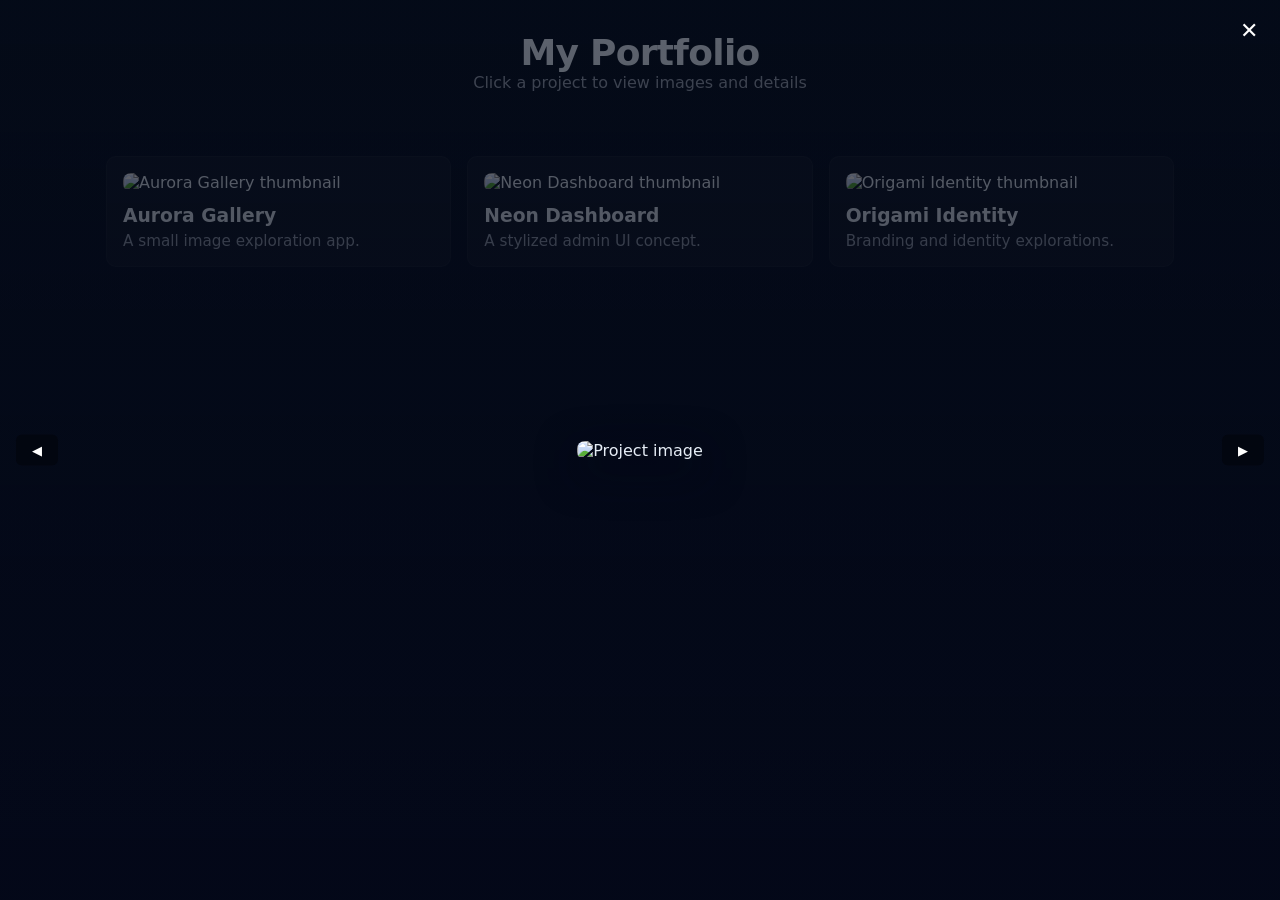
==== index.html @ 6f4c4bd6 "init" ====
<!doctype html>
<html lang="en">
  <head>
    <meta charset="utf-8" />
    <meta name="viewport" content="width=device-width,initial-scale=1" />
    <title>Portfolio</title>
    <link rel="stylesheet" href="css/styles.css" />
  </head>
  <body>
    <header class="site-header">
      <h1 class="site-title">My Portfolio</h1>
      <p class="site-sub">Click a project to view images and details</p>
    </header>

    <main class="container">
      <section id="projects" class="projects" aria-live="polite"></section>
      <aside id="project-detail" class="project-detail hidden" aria-hidden="true"></aside>
    </main>

    <!-- Image viewer modal -->
    <div id="viewer" class="viewer hidden" role="dialog" aria-modal="true">
      <button id="viewer-close" class="viewer-close" aria-label="Close viewer">✕</button>
      <button id="viewer-prev" class="viewer-nav viewer-prev" aria-label="Previous">◀</button>
      <img id="viewer-img" class="viewer-img" alt="Project image" />
      <button id="viewer-next" class="viewer-nav viewer-next" aria-label="Next">▶</button>
    </div>

    <script src="js/app.js" defer></script>
  </body>
</html>
---- css/styles.css ----
:root{--bg:#0f1724;--card:#0b1220;--accent:#7c3aed;--muted:#9aa3b2;--glass:rgba(255,255,255,0.03)}
*{box-sizing:border-box}
html,body{height:100%}
body{margin:0;font-family:Inter,system-ui,-apple-system,Segoe UI,Roboto,'Helvetica Neue',Arial;color:#e6eef6;background:linear-gradient(180deg,#071021 0%,#0b1220 100%);-webkit-font-smoothing:antialiased}
.site-header{padding:2rem 1rem;text-align:center}
.site-title{margin:0;font-size:clamp(1.5rem,3vw,2.25rem);letter-spacing:-0.02em}
.site-sub{margin:0;color:var(--muted)}
.container{max-width:1100px;margin:2rem auto;padding:0 1rem}
.projects{display:grid;grid-template-columns:repeat(auto-fit,minmax(240px,1fr));gap:1rem}
.card{background:var(--glass);border:1px solid rgba(255,255,255,0.03);padding:1rem;border-radius:10px;cursor:pointer;transition:transform .18s ease,box-shadow .18s ease}
.card:hover{transform:translateY(-6px);box-shadow:0 8px 30px rgba(2,6,23,0.6)}
.thumb{width:100%;height:160px;object-fit:cover;border-radius:8px;margin-bottom:.6rem}
.card h3{margin:.2rem 0 .4rem 0}
.card p{margin:0;color:var(--muted);font-size:.95rem}
.project-detail{position:fixed;right:1rem;top:1.2rem;bottom:1.2rem;width:420px;padding:1rem;background:linear-gradient(180deg,rgba(255,255,255,0.02),rgba(255,255,255,0.01));border-radius:10px;box-shadow:0 8px 40px rgba(2,6,23,0.6);overflow:auto}
.hidden{display:none}
.thumbnails{display:flex;flex-wrap:wrap;gap:.5rem;margin-top:.6rem}
.thumb-sm{width:80px;height:60px;object-fit:cover;border-radius:6px;cursor:pointer;border:2px solid transparent}
.thumb-sm:focus,.thumb-sm:hover{outline:none;border-color:var(--accent)}
.viewer{position:fixed;inset:0;display:flex;align-items:center;justify-content:center;background:linear-gradient(rgba(3,7,18,0.6),rgba(2,6,23,0.8));z-index:60}
.viewer-img{max-width:90%;max-height:80%;border-radius:8px;box-shadow:0 12px 40px rgba(2,6,23,0.7)}
.viewer-close{position:fixed;right:1rem;top:1rem;background:transparent;border:0;color:#fff;font-size:1.4rem;cursor:pointer}
.viewer-nav{position:fixed;top:50%;transform:translateY(-50%);background:rgba(0,0,0,0.35);border:0;color:#fff;padding:.5rem 1rem;border-radius:6px;cursor:pointer}
.viewer-prev{left:1rem}
.viewer-next{right:1rem}
@media(max-width:900px){.project-detail{position:static;width:auto;margin-top:1rem;border-radius:8px}}
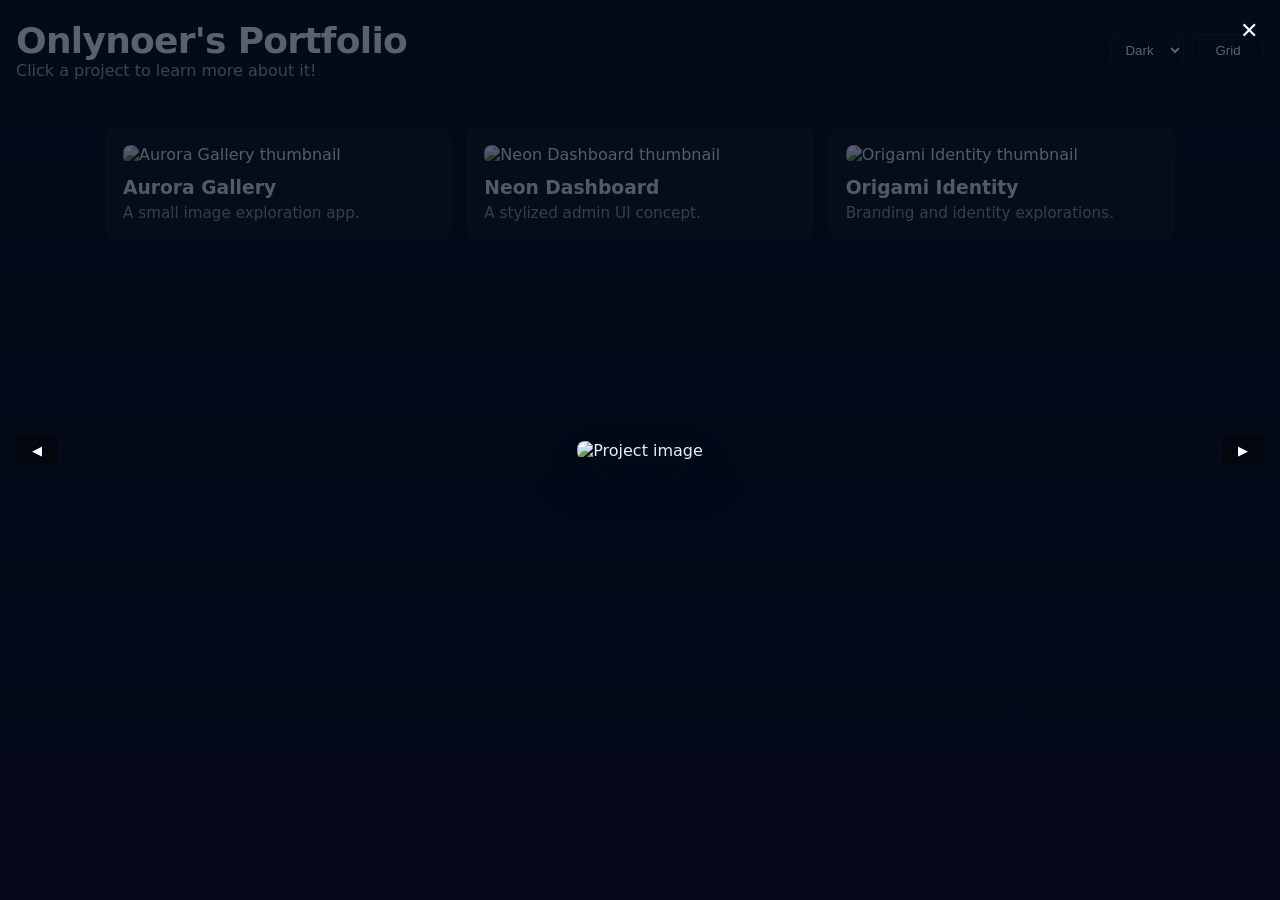
==== commit 9094ca8f: "theme" ====
--- a/index.html
+++ b/index.html
@@ -8,8 +8,24 @@
   </head>
   <body>
     <header class="site-header">
-      <h1 class="site-title">My Portfolio</h1>
-      <p class="site-sub">Click a project to view images and details</p>
+      <div class="header-inner">
+        <div>
+          <h1 class="site-title">Onlynoer's Portfolio</h1>
+          <p class="site-sub">Click a project to learn more about it!</p>
+        </div>
+        <div class="controls" aria-hidden="false">
+          <label for="theme-select" class="visually-hidden">Theme</label>
+          <select id="theme-select" title="Choose theme">
+            <option value="dark">Dark</option>
+            <option value="light">Light</option>
+            <option value="neon">Neon</option>
+            <option value="earth">Earth</option>
+          </select>
+
+          <label for="layout-toggle" class="visually-hidden">Layout</label>
+          <button id="layout-toggle" title="Toggle layout">Grid</button>
+        </div>
+      </div>
     </header>
 
     <main class="container">
--- a/css/styles.css
+++ b/css/styles.css
@@ -1,13 +1,34 @@
-:root{--bg:#0f1724;--card:#0b1220;--accent:#7c3aed;--muted:#9aa3b2;--glass:rgba(255,255,255,0.03)}
+:root{
+	--bg-0: #071021;
+	--bg-1: #0b1220;
+	--card-bg: rgba(255,255,255,0.03);
+	--accent: #7c3aed;
+	--muted: #9aa3b2;
+	--fg: #e6eef6;
+}
+
+/* Theme variable sets */
+:root.theme-dark{--bg-0:#071021;--bg-1:#0b1220;--card-bg:rgba(255,255,255,0.03);--accent:#7c3aed;--muted:#9aa3b2;--fg:#e6eef6}
+:root.theme-light{--bg-0:#f7fafc;--bg-1:#ffffff;--card-bg:rgba(2,6,23,0.03);--accent:#2563eb;--muted:#52606d;--fg:#0b1220}
+:root.theme-neon{--bg-0:#020617;--bg-1:#08122a;--card-bg:rgba(124,58,237,0.08);--accent:#00e5ff;--muted:#9fd3ff;--fg:#e6f7ff}
+:root.theme-earth{--bg-0:#0b1f15;--bg-1:#0f2b20;--card-bg:rgba(255,255,255,0.02);--accent:#a16207;--muted:#b7b7a4;--fg:#eef6ec}
+
 *{box-sizing:border-box}
 html,body{height:100%}
-body{margin:0;font-family:Inter,system-ui,-apple-system,Segoe UI,Roboto,'Helvetica Neue',Arial;color:#e6eef6;background:linear-gradient(180deg,#071021 0%,#0b1220 100%);-webkit-font-smoothing:antialiased}
-.site-header{padding:2rem 1rem;text-align:center}
+body{margin:0;font-family:Inter,system-ui,-apple-system,Segoe UI,Roboto,'Helvetica Neue',Arial;color:var(--fg);background:linear-gradient(180deg,var(--bg-0) 0%,var(--bg-1) 100%);-webkit-font-smoothing:antialiased}
+.site-header{padding:1.25rem 1rem}
+.header-inner{display:flex;align-items:center;justify-content:space-between;gap:1rem}
 .site-title{margin:0;font-size:clamp(1.5rem,3vw,2.25rem);letter-spacing:-0.02em}
 .site-sub{margin:0;color:var(--muted)}
-.container{max-width:1100px;margin:2rem auto;padding:0 1rem}
+.controls{display:flex;gap:.5rem;align-items:center}
+.controls select, .controls button{background:transparent;border:1px solid rgba(255,255,255,0.06);color:var(--fg);padding:.45rem .6rem;border-radius:8px;cursor:pointer}
+.controls button{min-width:72px}
+.visually-hidden{position:absolute !important;height:1px;width:1px;overflow:hidden;clip:rect(1px,1px,1px,1px);white-space:nowrap}
+.container{max-width:1100px;margin:1.75rem auto;padding:0 1rem}
 .projects{display:grid;grid-template-columns:repeat(auto-fit,minmax(240px,1fr));gap:1rem}
-.card{background:var(--glass);border:1px solid rgba(255,255,255,0.03);padding:1rem;border-radius:10px;cursor:pointer;transition:transform .18s ease,box-shadow .18s ease}
+.layout-list .projects{display:block}
+.layout-list .card{display:flex;gap:1rem}
+.card{background:var(--card-bg);border:1px solid rgba(255,255,255,0.03);padding:1rem;border-radius:10px;cursor:pointer;transition:transform .18s ease,box-shadow .18s ease}
 .card:hover{transform:translateY(-6px);box-shadow:0 8px 30px rgba(2,6,23,0.6)}
 .thumb{width:100%;height:160px;object-fit:cover;border-radius:8px;margin-bottom:.6rem}
 .card h3{margin:.2rem 0 .4rem 0}
@@ -24,3 +45,4 @@
 .viewer-prev{left:1rem}
 .viewer-next{right:1rem}
 @media(max-width:900px){.project-detail{position:static;width:auto;margin-top:1rem;border-radius:8px}}
+
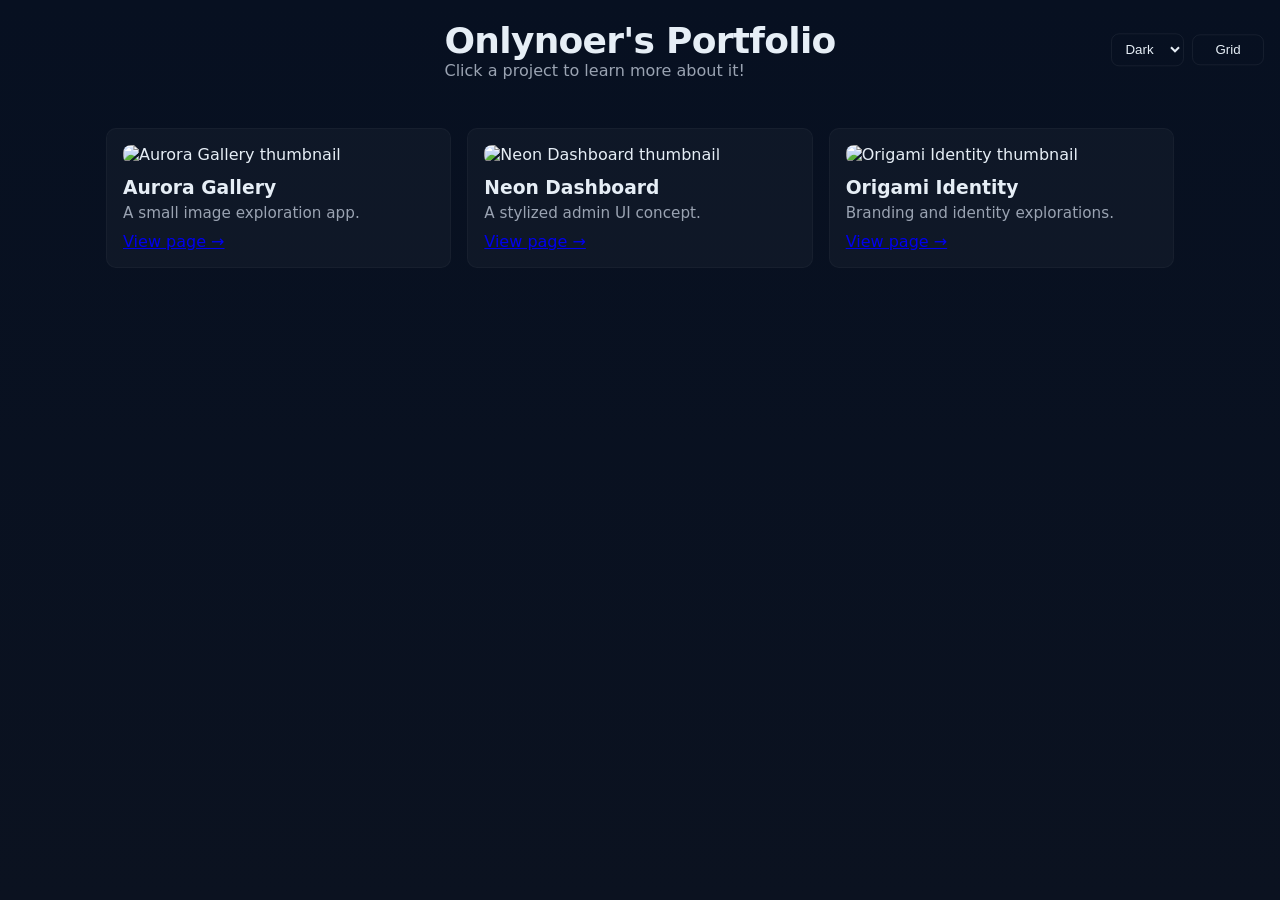
==== commit c7db8a00: "project page?" ====
--- a/index.html
+++ b/index.html
@@ -38,6 +38,7 @@
       <button id="viewer-close" class="viewer-close" aria-label="Close viewer">✕</button>
       <button id="viewer-prev" class="viewer-nav viewer-prev" aria-label="Previous">◀</button>
       <img id="viewer-img" class="viewer-img" alt="Project image" />
+      <div id="viewer-msg" class="viewer-msg hidden" role="status">Could not load image.</div>
       <button id="viewer-next" class="viewer-nav viewer-next" aria-label="Next">▶</button>
     </div>
 
--- a/css/styles.css
+++ b/css/styles.css
@@ -1,48 +1,312 @@
-:root{
-	--bg-0: #071021;
-	--bg-1: #0b1220;
-	--card-bg: rgba(255,255,255,0.03);
-	--accent: #7c3aed;
-	--muted: #9aa3b2;
-	--fg: #e6eef6;
+:root {
+    --bg-0: #071021;
+    --bg-1: #0b1220;
+    --card-bg: rgba(255, 255, 255, 0.03);
+    --accent: #7c3aed;
+    --muted: #9aa3b2;
+    --fg: #e6eef6;
 }
 
 /* Theme variable sets */
-:root.theme-dark{--bg-0:#071021;--bg-1:#0b1220;--card-bg:rgba(255,255,255,0.03);--accent:#7c3aed;--muted:#9aa3b2;--fg:#e6eef6}
-:root.theme-light{--bg-0:#f7fafc;--bg-1:#ffffff;--card-bg:rgba(2,6,23,0.03);--accent:#2563eb;--muted:#52606d;--fg:#0b1220}
-:root.theme-neon{--bg-0:#020617;--bg-1:#08122a;--card-bg:rgba(124,58,237,0.08);--accent:#00e5ff;--muted:#9fd3ff;--fg:#e6f7ff}
-:root.theme-earth{--bg-0:#0b1f15;--bg-1:#0f2b20;--card-bg:rgba(255,255,255,0.02);--accent:#a16207;--muted:#b7b7a4;--fg:#eef6ec}
-
-*{box-sizing:border-box}
-html,body{height:100%}
-body{margin:0;font-family:Inter,system-ui,-apple-system,Segoe UI,Roboto,'Helvetica Neue',Arial;color:var(--fg);background:linear-gradient(180deg,var(--bg-0) 0%,var(--bg-1) 100%);-webkit-font-smoothing:antialiased}
-.site-header{padding:1.25rem 1rem}
-.header-inner{display:flex;align-items:center;justify-content:space-between;gap:1rem}
-.site-title{margin:0;font-size:clamp(1.5rem,3vw,2.25rem);letter-spacing:-0.02em}
-.site-sub{margin:0;color:var(--muted)}
-.controls{display:flex;gap:.5rem;align-items:center}
-.controls select, .controls button{background:transparent;border:1px solid rgba(255,255,255,0.06);color:var(--fg);padding:.45rem .6rem;border-radius:8px;cursor:pointer}
-.controls button{min-width:72px}
-.visually-hidden{position:absolute !important;height:1px;width:1px;overflow:hidden;clip:rect(1px,1px,1px,1px);white-space:nowrap}
-.container{max-width:1100px;margin:1.75rem auto;padding:0 1rem}
-.projects{display:grid;grid-template-columns:repeat(auto-fit,minmax(240px,1fr));gap:1rem}
-.layout-list .projects{display:block}
-.layout-list .card{display:flex;gap:1rem}
-.card{background:var(--card-bg);border:1px solid rgba(255,255,255,0.03);padding:1rem;border-radius:10px;cursor:pointer;transition:transform .18s ease,box-shadow .18s ease}
-.card:hover{transform:translateY(-6px);box-shadow:0 8px 30px rgba(2,6,23,0.6)}
-.thumb{width:100%;height:160px;object-fit:cover;border-radius:8px;margin-bottom:.6rem}
-.card h3{margin:.2rem 0 .4rem 0}
-.card p{margin:0;color:var(--muted);font-size:.95rem}
-.project-detail{position:fixed;right:1rem;top:1.2rem;bottom:1.2rem;width:420px;padding:1rem;background:linear-gradient(180deg,rgba(255,255,255,0.02),rgba(255,255,255,0.01));border-radius:10px;box-shadow:0 8px 40px rgba(2,6,23,0.6);overflow:auto}
-.hidden{display:none}
-.thumbnails{display:flex;flex-wrap:wrap;gap:.5rem;margin-top:.6rem}
-.thumb-sm{width:80px;height:60px;object-fit:cover;border-radius:6px;cursor:pointer;border:2px solid transparent}
-.thumb-sm:focus,.thumb-sm:hover{outline:none;border-color:var(--accent)}
-.viewer{position:fixed;inset:0;display:flex;align-items:center;justify-content:center;background:linear-gradient(rgba(3,7,18,0.6),rgba(2,6,23,0.8));z-index:60}
-.viewer-img{max-width:90%;max-height:80%;border-radius:8px;box-shadow:0 12px 40px rgba(2,6,23,0.7)}
-.viewer-close{position:fixed;right:1rem;top:1rem;background:transparent;border:0;color:#fff;font-size:1.4rem;cursor:pointer}
-.viewer-nav{position:fixed;top:50%;transform:translateY(-50%);background:rgba(0,0,0,0.35);border:0;color:#fff;padding:.5rem 1rem;border-radius:6px;cursor:pointer}
-.viewer-prev{left:1rem}
-.viewer-next{right:1rem}
-@media(max-width:900px){.project-detail{position:static;width:auto;margin-top:1rem;border-radius:8px}}
-
+:root.theme-dark {
+    --bg-0: #071021;
+    --bg-1: #0b1220;
+    --card-bg: rgba(255, 255, 255, 0.03);
+    --accent: #7c3aed;
+    --muted: #9aa3b2;
+    --fg: #e6eef6
+}
+
+:root.theme-light {
+    --bg-0: #f7fafc;
+    --bg-1: #ffffff;
+    --card-bg: rgba(2, 6, 23, 0.03);
+    --accent: #2563eb;
+    --muted: #52606d;
+    --fg: #0b1220
+}
+
+:root.theme-neon {
+    --bg-0: #020617;
+    --bg-1: #08122a;
+    --card-bg: rgba(124, 58, 237, 0.08);
+    --accent: #00e5ff;
+    --muted: #9fd3ff;
+    --fg: #e6f7ff
+}
+
+:root.theme-earth {
+    --bg-0: #0b1f15;
+    --bg-1: #0f2b20;
+    --card-bg: rgba(255, 255, 255, 0.02);
+    --accent: #a16207;
+    --muted: #b7b7a4;
+    --fg: #eef6ec
+}
+
+* {
+    box-sizing: border-box
+}
+
+html,
+body {
+    height: 100%
+}
+
+body {
+    margin: 0;
+    font-family: Inter, system-ui, -apple-system, Segoe UI, Roboto, 'Helvetica Neue', Arial;
+    color: var(--fg);
+    background: linear-gradient(180deg, var(--bg-0) 0%, var(--bg-1) 100%);
+    -webkit-font-smoothing: antialiased
+}
+
+.site-header {
+    padding: 1.25rem 1rem;
+    position: relative
+}
+
+.header-inner {
+    display: flex;
+    align-items: center;
+    justify-content: center;
+    gap: 1rem
+}
+
+.site-title {
+    margin: 0;
+    font-size: clamp(1.5rem, 3vw, 2.25rem);
+    letter-spacing: -0.02em;
+    text-align: center
+}
+
+.site-sub {
+    margin: 0;
+    color: var(--muted)
+}
+
+.controls {
+    display: flex;
+    gap: .5rem;
+    align-items: center;
+    position: absolute;
+    right: 1rem;
+    top: 50%;
+    transform: translateY(-50%)
+}
+
+.controls select,
+.controls button {
+    background: transparent;
+    border: 1px solid rgba(255, 255, 255, 0.06);
+    color: var(--fg);
+    padding: .45rem .6rem;
+    border-radius: 8px;
+    cursor: pointer
+}
+
+.controls button {
+    min-width: 72px
+}
+
+.visually-hidden {
+    position: absolute !important;
+    height: 1px;
+    width: 1px;
+    overflow: hidden;
+    clip: rect(1px, 1px, 1px, 1px);
+    white-space: nowrap
+}
+
+.container {
+    max-width: 1100px;
+    margin: 1.75rem auto;
+    padding: 0 1rem
+}
+
+.projects {
+    display: grid;
+    grid-template-columns: repeat(auto-fit, minmax(240px, 1fr));
+    gap: 1rem
+}
+
+.layout-list .projects {
+    display: block
+}
+
+.layout-list .card {
+    display: flex;
+    gap: 1rem
+}
+
+.card {
+    background: var(--card-bg);
+    border: 1px solid rgba(255, 255, 255, 0.03);
+    padding: 1rem;
+    border-radius: 10px;
+    cursor: pointer;
+    transition: transform .18s ease, box-shadow .18s ease
+}
+
+.card:hover {
+    transform: translateY(-6px);
+    box-shadow: 0 8px 30px rgba(2, 6, 23, 0.6)
+}
+
+.card:focus,
+.card:focus-visible {
+    transform: translateY(-6px);
+    box-shadow: 0 8px 30px rgba(2, 6, 23, 0.6);
+    outline: 2px solid var(--accent);
+    outline-offset: 3px
+}
+
+.thumb {
+    width: 100%;
+    height: 160px;
+    object-fit: cover;
+    border-radius: 8px;
+    margin-bottom: .6rem
+}
+
+.card h3 {
+    margin: .2rem 0 .4rem 0
+}
+
+.card p {
+    margin: 0;
+    color: var(--muted);
+    font-size: .95rem
+}
+
+.project-detail {
+    position: fixed;
+    right: 1rem;
+    top: 1.2rem;
+    bottom: 1.2rem;
+    width: 420px;
+    padding: 1rem;
+    background: linear-gradient(180deg, rgba(255, 255, 255, 0.02), rgba(255, 255, 255, 0.01));
+    border-radius: 10px;
+    box-shadow: 0 8px 40px rgba(2, 6, 23, 0.6);
+    overflow: auto
+}
+
+.hidden {
+    display: none
+}
+
+.thumbnails {
+    display: flex;
+    flex-wrap: wrap;
+    gap: .5rem;
+    margin-top: .6rem
+}
+
+.thumb-sm {
+    width: 80px;
+    height: 60px;
+    object-fit: cover;
+    border-radius: 6px;
+    cursor: pointer;
+    border: 2px solid transparent
+}
+
+.thumb-sm:focus,
+.thumb-sm:hover {
+    outline: none;
+    border-color: var(--accent)
+}
+
+.viewer {
+    position: fixed;
+    inset: 0;
+    display: flex;
+    align-items: center;
+    justify-content: center;
+    background: linear-gradient(rgba(3, 7, 18, 0.6), rgba(2, 6, 23, 0.8));
+    z-index: 60
+}
+
+.viewer.hidden {
+    display: none
+}
+
+.viewer-img {
+    max-width: 90%;
+    max-height: 80%;
+    border-radius: 8px;
+    box-shadow: 0 12px 40px rgba(2, 6, 23, 0.7);
+    display: block
+}
+
+.viewer-img.broken {
+    display: none
+}
+
+.viewer-msg {
+    color: var(--fg);
+    background: rgba(0, 0, 0, 0.38);
+    padding: .6rem .8rem;
+    border-radius: 8px;
+    position: fixed;
+    top: 60%;
+    transform: translateY(-50%);
+}
+
+.viewer-close {
+    position: fixed;
+    right: 1rem;
+    top: 1rem;
+    background: transparent;
+    border: 0;
+    color: #fff;
+    font-size: 1.4rem;
+    cursor: pointer;
+    z-index: 120
+}
+
+.viewer-nav {
+    position: fixed;
+    top: 50%;
+    transform: translateY(-50%);
+    background: rgba(0, 0, 0, 0.35);
+    border: 0;
+    color: #fff;
+    padding: .5rem 1rem;
+    border-radius: 6px;
+    cursor: pointer;
+    z-index: 110
+}
+
+.viewer {
+    pointer-events: auto;
+    z-index: 900
+}
+
+.viewer-close,
+.viewer-nav,
+.viewer-img {
+    pointer-events: auto
+}
+
+.viewer-msg.hidden {
+    display: none
+}
+
+.viewer-prev {
+    left: 1rem
+}
+
+.viewer-next {
+    right: 1rem
+}
+
+@media(max-width:900px) {
+    .project-detail {
+        position: static;
+        width: auto;
+        margin-top: 1rem;
+        border-radius: 8px
+    }
+}
